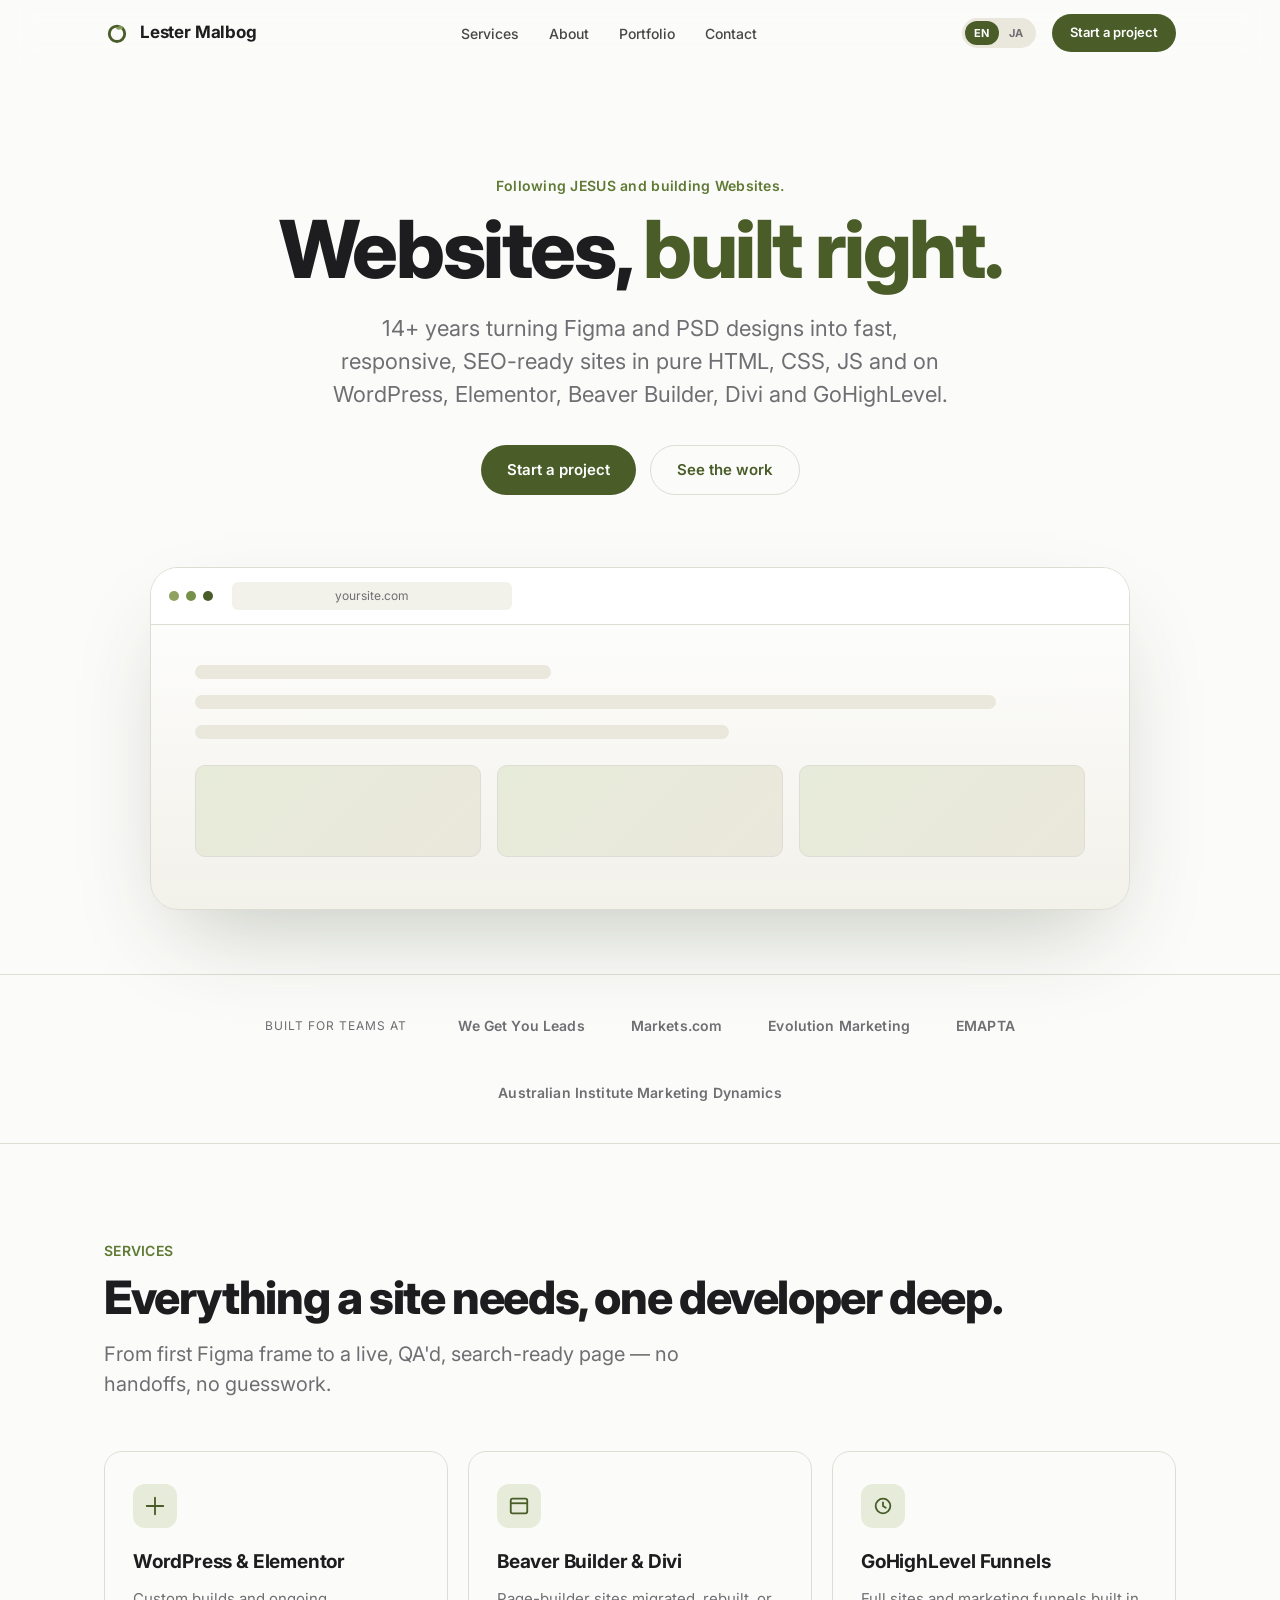
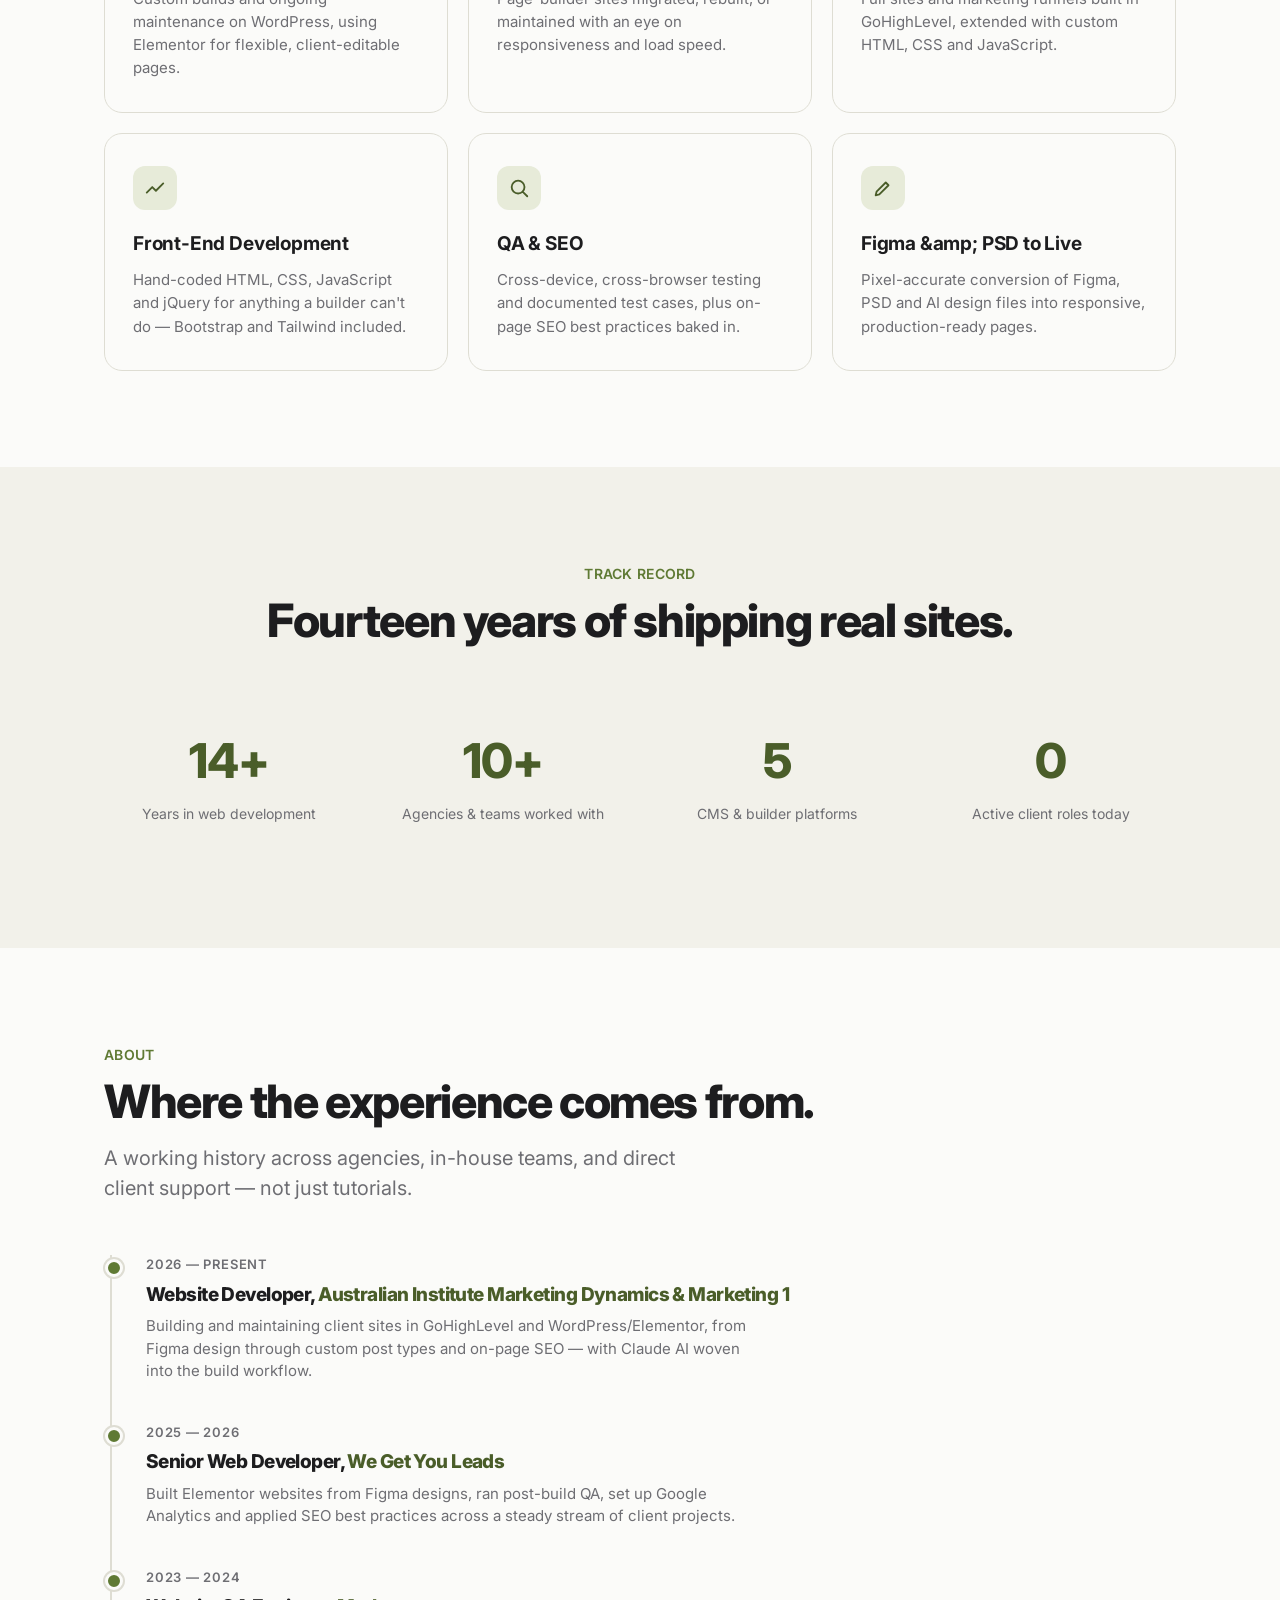
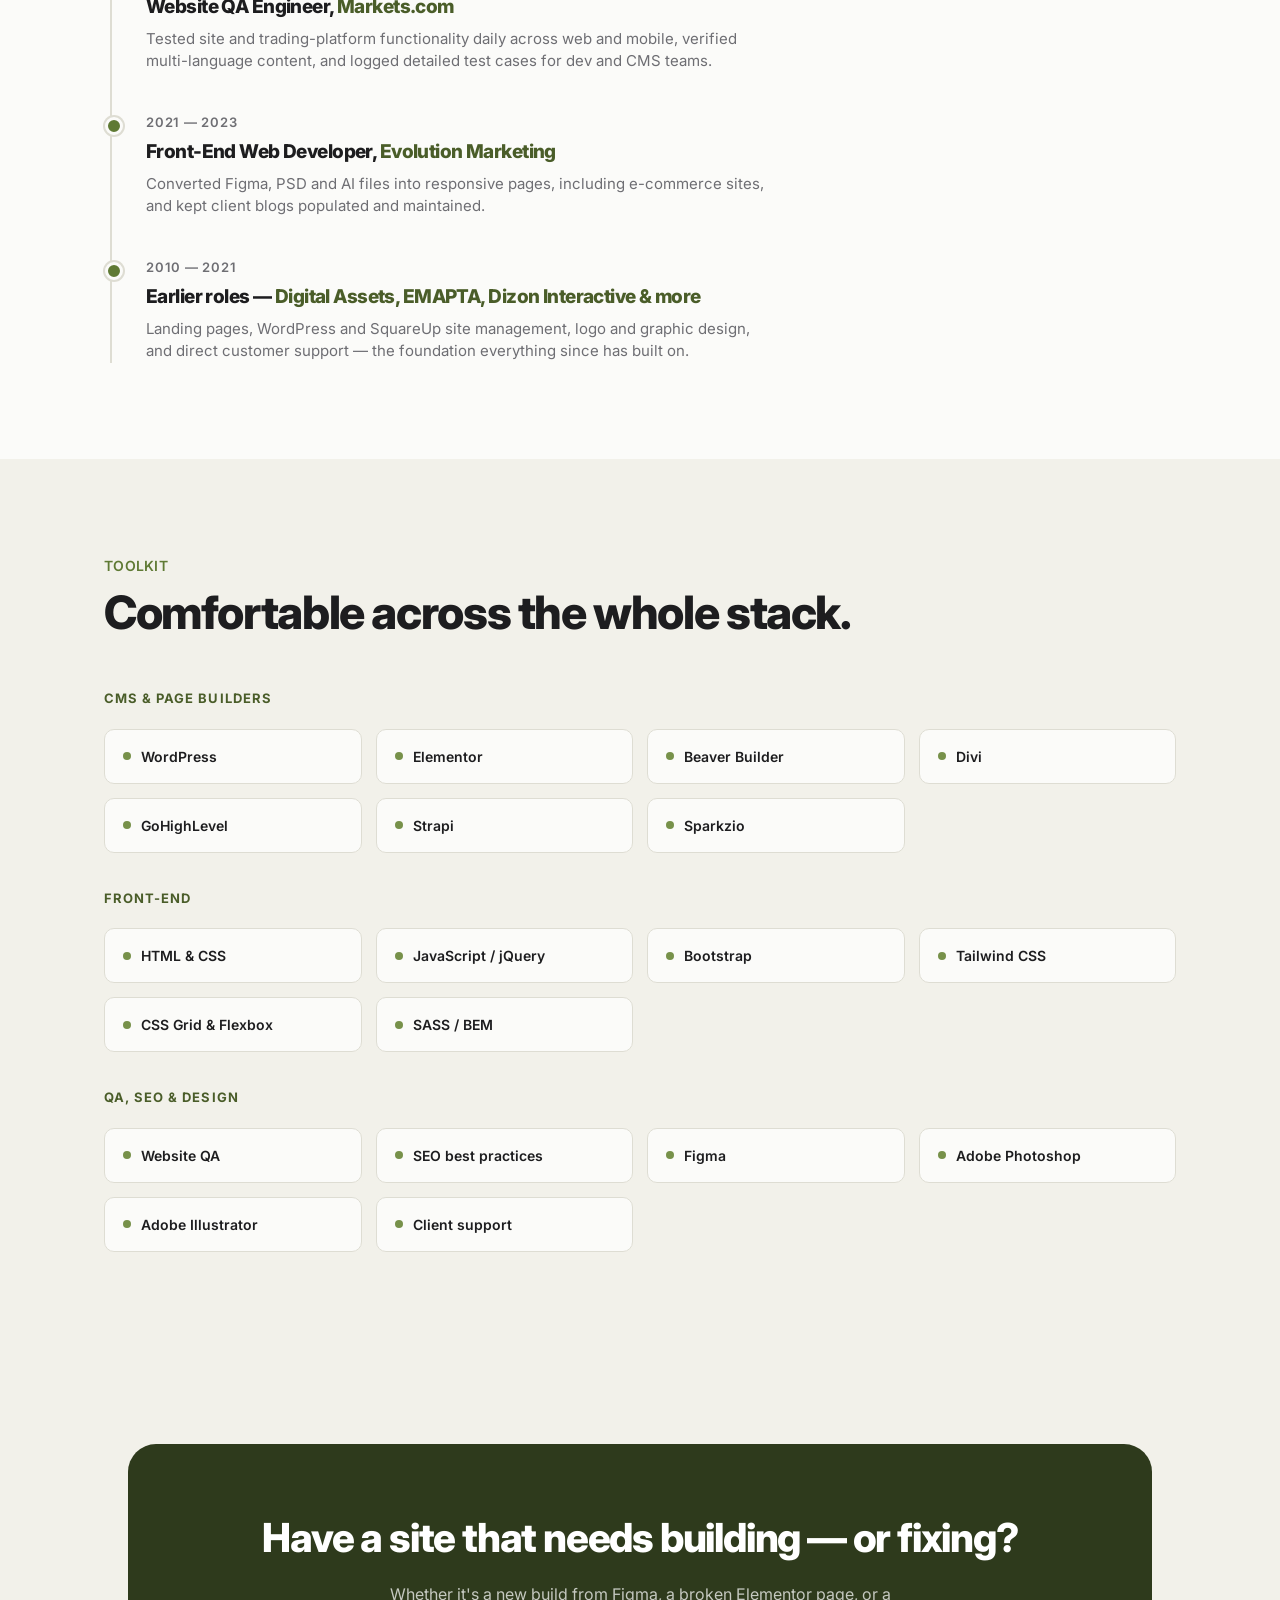
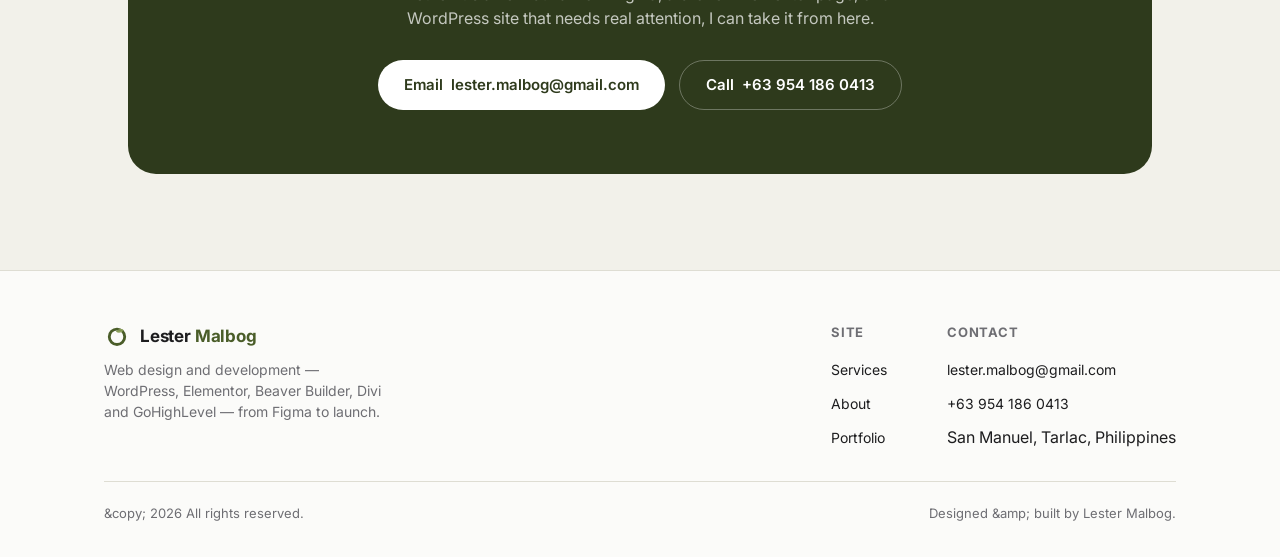
==== index.html @ 88115047 "Update index.html" ====
<!DOCTYPE html>
<html lang="en">
<head>
<meta charset="UTF-8">
<meta name="viewport" content="width=device-width, initial-scale=1.0">
<title data-i18n="meta.title">Lester Malbog</title>
<meta name="description" data-i18n-attr="content:meta.description" content="Olive Web Agency builds fast, responsive WordPress, Elementor, Divi and GoHighLevel websites — from Figma design to launch, backed by 14+ years of hands-on development.">
<link rel="icon" type="image/svg+xml" href="assets/favicon.svg">
<link rel="stylesheet" href="css/style.css">
</head>
<body>

<nav class="nav">
  <div class="nav-inner">
    <a href="index.html" class="brand">
      <img src="assets/logo.svg" alt="Olive Web Agency mark">
      <span class="brand-word">Lester Malbog</span>
    </a>
    <ul class="nav-links">
      <li><a href="index.html#services" data-i18n="nav.services">Services</a></li>
      <li><a href="index.html#about" data-i18n="nav.about">About</a></li>
      <li><a href="portfolio.html" data-i18n="nav.portfolio">Portfolio</a></li>
      <li><a href="index.html#contact" data-i18n="nav.contact">Contact</a></li>
    </ul>

    <div class="nav-actions">
      <div class="lang-switch" role="radiogroup" aria-label="Language / 言語">
        <input type="radio" id="lang-en" name="site-lang" value="en" checked>
        <label for="lang-en">EN</label>
        <input type="radio" id="lang-ja" name="site-lang" value="ja">
        <label for="lang-ja">JA</label>
        <span class="lang-thumb" aria-hidden="true"></span>
      </div>

      <a href="index.html#contact" class="nav-cta" data-i18n="nav.cta">Start a project</a>
      <button class="nav-toggle" aria-label="Toggle menu" aria-expanded="false">
        <span></span><span></span><span></span>
      </button>
    </div>
  </div>
</nav>

<header class="hero">
  <div class="wrap">
    <p class="eyebrow" data-i18n="hero.eyebrow">Following JESUS and building Websites.</p>
    <h1><span data-i18n="hero.title1">Websites, </span><span class="accent" data-i18n="hero.title2">built right.</span></h1>
    <p class="hero-sub" data-i18n="hero.sub">14+ years turning Figma and PSD designs into fast, responsive, SEO-ready sites in pure HTML, CSS, JS and on WordPress, Elementor, Beaver Builder, Divi and GoHighLevel.</p>
    <div class="btn-row">
      <a href="index.html#contact" class="btn btn-primary" data-i18n="hero.cta1">Start a project</a>
      <a href="portfolio.html" class="btn btn-ghost" data-i18n="hero.cta2">See the work</a>
    </div>

    <div class="hero-visual reveal">
      <div class="mock-window">
        <div class="mock-bar">
          <span class="mock-dot"></span><span class="mock-dot"></span><span class="mock-dot"></span>
          <span class="mock-url">yoursite.com</span>
        </div>
        <div class="mock-body">
          <div class="mock-line w-40"></div>
          <div class="mock-line w-90"></div>
          <div class="mock-line w-60"></div>
          <div class="mock-blocks">
            <div class="mock-block"></div>
            <div class="mock-block"></div>
            <div class="mock-block"></div>
          </div>
        </div>
      </div>
    </div>
  </div>
</header>

<section class="trust">
  <div class="wrap trust-inner">
    <span class="trust-label" data-i18n="trust.label">Built for teams at</span>
    <span class="trust-item">We Get You Leads</span>
    <span class="trust-item">Markets.com</span>
    <span class="trust-item">Evolution Marketing</span>
    <span class="trust-item">EMAPTA</span>
    <span class="trust-item">Australian Institute Marketing Dynamics</span>
  </div>
</section>

<section class="section" id="services">
  <div class="wrap">
    <div class="section-head reveal">
      <p class="eyebrow" data-i18n="services.eyebrow">SERVICES</p>
      <h2 class="section-title" data-i18n="services.title">Everything a site needs, one developer deep.</h2>
      <p class="section-lede" data-i18n="services.lede">From first Figma frame to a live, QA'd, search-ready page — no handoffs, no guesswork.</p>
    </div>
    <div class="service-grid">

      <div class="service-card reveal">
        <div class="service-icon">
          <svg width="22" height="22" viewBox="0 0 24 24" fill="none"><path d="M12 3v18M3 12h18" stroke="currentColor" stroke-width="2" stroke-linecap="round"/></svg>
        </div>
        <h3 data-i18n-html="services.1.title">WordPress &amp; Elementor</h3>
        <p data-i18n="services.1.desc">Custom builds and ongoing maintenance on WordPress, using Elementor for flexible, client-editable pages.</p>
      </div>

      <div class="service-card reveal">
        <div class="service-icon">
          <svg width="22" height="22" viewBox="0 0 24 24" fill="none"><rect x="3" y="4" width="18" height="16" rx="2" stroke="currentColor" stroke-width="2"/><path d="M3 9h18" stroke="currentColor" stroke-width="2"/></svg>
        </div>
        <h3 data-i18n-html="services.2.title">Beaver Builder &amp; Divi</h3>
        <p data-i18n="services.2.desc">Page-builder sites migrated, rebuilt, or maintained with an eye on responsiveness and load speed.</p>
      </div>

      <div class="service-card reveal">
        <div class="service-icon">
          <svg width="22" height="22" viewBox="0 0 24 24" fill="none"><path d="M4 12a8 8 0 1 1 16 0 8 8 0 0 1-16 0Z" stroke="currentColor" stroke-width="2"/><path d="M12 8v4l3 2" stroke="currentColor" stroke-width="2" stroke-linecap="round"/></svg>
        </div>
        <h3 data-i18n="services.3.title">GoHighLevel Funnels</h3>
        <p data-i18n="services.3.desc">Full sites and marketing funnels built in GoHighLevel, extended with custom HTML, CSS and JavaScript.</p>
      </div>

      <div class="service-card reveal">
        <div class="service-icon">
          <svg width="22" height="22" viewBox="0 0 24 24" fill="none"><path d="M3 17l6-6 4 4 8-8" stroke="currentColor" stroke-width="2" stroke-linecap="round" stroke-linejoin="round"/></svg>
        </div>
        <h3 data-i18n="services.4.title">Front-End Development</h3>
        <p data-i18n="services.4.desc">Hand-coded HTML, CSS, JavaScript and jQuery for anything a builder can't do — Bootstrap and Tailwind included.</p>
      </div>

      <div class="service-card reveal">
        <div class="service-icon">
          <svg width="22" height="22" viewBox="0 0 24 24" fill="none"><path d="M21 21l-4.3-4.3M18 11a7 7 0 1 1-14 0 7 7 0 0 1 14 0Z" stroke="currentColor" stroke-width="2" stroke-linecap="round"/></svg>
        </div>
        <h3 data-i18n-html="services.5.title">QA &amp; SEO</h3>
        <p data-i18n="services.5.desc">Cross-device, cross-browser testing and documented test cases, plus on-page SEO best practices baked in.</p>
      </div>

      <div class="service-card reveal">
        <div class="service-icon">
          <svg width="22" height="22" viewBox="0 0 24 24" fill="none"><path d="M4 20l4-1 10-10-3-3L5 16l-1 4Z" stroke="currentColor" stroke-width="2" stroke-linejoin="round"/></svg>
        </div>
        <h3 data-i18n="services.6.title">Figma &amp; PSD to Live</h3>
        <p data-i18n="services.6.desc">Pixel-accurate conversion of Figma, PSD and AI design files into responsive, production-ready pages.</p>
      </div>

    </div>
  </div>
</section>

<section class="section tint">
  <div class="wrap">
    <div class="section-head center reveal">
      <p class="eyebrow" data-i18n="track.eyebrow">TRACK RECORD</p>
      <h2 class="section-title" data-i18n="track.title">Fourteen years of shipping real sites.</h2>
    </div>
    <div class="stats reveal">
      <div class="stat"><div class="num">14+</div><div class="label" data-i18n="track.stat1">Years in web development</div></div>
      <div class="stat"><div class="num">10+</div><div class="label" data-i18n-html="track.stat2">Agencies &amp; teams worked with</div></div>
      <div class="stat"><div class="num">5</div><div class="label" data-i18n-html="track.stat3">CMS &amp; builder platforms</div></div>
      <div class="stat"><div class="num">0</div><div class="label" data-i18n="track.stat4">Active client roles today</div></div>
    </div>
  </div>
</section>

<section class="section" id="about">
  <div class="wrap">
    <div class="section-head reveal">
      <p class="eyebrow" data-i18n="about.eyebrow">ABOUT</p>
      <h2 class="section-title" data-i18n="about.title">Where the experience comes from.</h2>
      <p class="section-lede" data-i18n="about.lede">A working history across agencies, in-house teams, and direct client support — not just tutorials.</p>
    </div>

    <div class="timeline reveal">
      <div class="timeline-item">
        <p class="when" data-i18n="about.tl1.when">2026 — Present</p>
        <h3 data-i18n-html="about.tl1.title">Website Developer, <span>Australian Institute Marketing Dynamics &amp; Marketing 1</span></h3>
        <p data-i18n="about.tl1.desc">Building and maintaining client sites in GoHighLevel and WordPress/Elementor, from Figma design through custom post types and on-page SEO — with Claude AI woven into the build workflow.</p>
      </div>
      <div class="timeline-item">
        <p class="when" data-i18n="about.tl2.when">2025 — 2026</p>
        <h3 data-i18n-html="about.tl2.title">Senior Web Developer, <span>We Get You Leads</span></h3>
        <p data-i18n="about.tl2.desc">Built Elementor websites from Figma designs, ran post-build QA, set up Google Analytics and applied SEO best practices across a steady stream of client projects.</p>
      </div>
      <div class="timeline-item">
        <p class="when" data-i18n="about.tl3.when">2023 — 2024</p>
        <h3 data-i18n-html="about.tl3.title">Website QA Engineer, <span>Markets.com</span></h3>
        <p data-i18n="about.tl3.desc">Tested site and trading-platform functionality daily across web and mobile, verified multi-language content, and logged detailed test cases for dev and CMS teams.</p>
      </div>
      <div class="timeline-item">
        <p class="when" data-i18n="about.tl4.when">2021 — 2023</p>
        <h3 data-i18n-html="about.tl4.title">Front-End Web Developer, <span>Evolution Marketing</span></h3>
        <p data-i18n="about.tl4.desc">Converted Figma, PSD and AI files into responsive pages, including e-commerce sites, and kept client blogs populated and maintained.</p>
      </div>
      <div class="timeline-item">
        <p class="when" data-i18n="about.tl5.when">2010 — 2021</p>
        <h3 data-i18n-html="about.tl5.title">Earlier roles — <span>Digital Assets, EMAPTA, Dizon Interactive &amp; more</span></h3>
        <p data-i18n="about.tl5.desc">Landing pages, WordPress and SquareUp site management, logo and graphic design, and direct customer support — the foundation everything since has built on.</p>
      </div>
    </div>
  </div>
</section>

<section class="section tint">
  <div class="wrap">
    <div class="section-head reveal">
      <p class="eyebrow" data-i18n="toolkit.eyebrow">TOOLKIT</p>
      <h2 class="section-title" data-i18n="toolkit.title">Comfortable across the whole stack.</h2>
    </div>

    <div class="reveal">
      <p class="skill-group-title" data-i18n-html="toolkit.group1">CMS &amp; page builders</p>
      <div class="skills-grid">
        <div class="skill-chip"><span class="dot"></span>WordPress</div>
        <div class="skill-chip"><span class="dot"></span>Elementor</div>
        <div class="skill-chip"><span class="dot"></span>Beaver Builder</div>
        <div class="skill-chip"><span class="dot"></span>Divi</div>
        <div class="skill-chip"><span class="dot"></span>GoHighLevel</div>
        <div class="skill-chip"><span class="dot"></span>Strapi</div>
        <div class="skill-chip"><span class="dot"></span>Sparkzio</div>
      </div>

      <p class="skill-group-title" data-i18n="toolkit.group2">Front-end</p>
      <div class="skills-grid">
        <div class="skill-chip"><span class="dot"></span>HTML &amp; CSS</div>
        <div class="skill-chip"><span class="dot"></span>JavaScript / jQuery</div>
        <div class="skill-chip"><span class="dot"></span>Bootstrap</div>
        <div class="skill-chip"><span class="dot"></span>Tailwind CSS</div>
        <div class="skill-chip"><span class="dot"></span>CSS Grid &amp; Flexbox</div>
        <div class="skill-chip"><span class="dot"></span>SASS / BEM</div>
      </div>

      <p class="skill-group-title" data-i18n-html="toolkit.group3">QA, SEO &amp; design</p>
      <div class="skills-grid">
        <div class="skill-chip"><span class="dot"></span><span data-i18n="toolkit.chip.qa">Website QA</span></div>
        <div class="skill-chip"><span class="dot"></span><span data-i18n="toolkit.chip.seo">SEO best practices</span></div>
        <div class="skill-chip"><span class="dot"></span>Figma</div>
        <div class="skill-chip"><span class="dot"></span>Adobe Photoshop</div>
        <div class="skill-chip"><span class="dot"></span>Adobe Illustrator</div>
        <div class="skill-chip"><span class="dot"></span><span data-i18n="toolkit.chip.support">Client support</span></div>
      </div>
    </div>
  </div>
</section>

<section class="section tint" id="contact">
  <div class="wrap">
    <div class="cta-band reveal">
      <h2 data-i18n="contact.title">Have a site that needs building — or fixing?</h2>
      <p data-i18n="contact.lede">Whether it's a new build from Figma, a broken Elementor page, or a WordPress site that needs real attention, I can take it from here.</p>
      <div class="btn-row" style="justify-content:center;">
        <a href="mailto:lester.malbog@gmail.com" class="btn btn-primary"><span data-i18n="contact.email">Email</span> lester.malbog@gmail.com</a>
        <a href="tel:+639541860413" class="btn btn-ghost"><span data-i18n="contact.call">Call</span> +63 954 186 0413</a>
      </div>
    </div>
  </div>
</section>

<footer class="footer">
  <div class="wrap">
    <div class="footer-top">
      <div class="footer-brand">
        <a href="index.html" class="brand">
          <img src="assets/logo.svg" alt="Olive Web Agency mark">
          <span class="brand-word">Lester <em>Malbog</em></span>
        </a>
        <p data-i18n="footer.tagline">Web design and development — WordPress, Elementor, Beaver Builder, Divi and GoHighLevel — from Figma to launch.</p>
      </div>
      <div class="footer-cols">
        <div class="footer-col">
          <h4 data-i18n="footer.site">Site</h4>
          <ul>
            <li><a href="index.html#services" data-i18n="nav.services">Services</a></li>
            <li><a href="index.html#about" data-i18n="nav.about">About</a></li>
            <li><a href="portfolio.html" data-i18n="nav.portfolio">Portfolio</a></li>
          </ul>
        </div>
        <div class="footer-col">
          <h4 data-i18n="footer.contact">Contact</h4>
          <ul>
            <li><a href="mailto:lester.malbog@gmail.com">lester.malbog@gmail.com</a></li>
            <li><a href="tel:+639541860413">+63 954 186 0413</a></li>
            <li data-i18n="footer.address">San Manuel, Tarlac, Philippines</li>
          </ul>
        </div>
      </div>
    </div>
    <div class="footer-bottom">
      <span data-i18n="footer.rights">&copy; 2026 All rights reserved.</span>
      <span data-i18n="footer.builtby">Designed &amp; built by Lester Malbog.</span>
    </div>
  </div>
</footer>

<script src="js/portfolio-data.js"></script>
<script src="js/i18n.js"></script>
<script src="js/main.js"></script>
</body>
</html>
---- css/style.css ----
/* =========================================================
   Olive Web Agency — Design System
   Apple-style structure & motion, olive-green palette.
   ========================================================= */

@import url('https://fonts.googleapis.com/css2?family=Inter:wght@400;500;600;700;800;900&display=swap');

:root{
  /* Palette */
  --paper:      #FBFBF9; /* primary background, warm off-white */
  --tint:       #F2F1EA; /* alternating section background */
  --tint-deep:  #EAE8DC; /* card / hover surface */
  --ink:        #1D1D1F; /* primary text, Apple's near-black */
  --gray:       #6E6E73; /* secondary text */
  --line:       #DEDDD3; /* hairline dividers */

  --olive-900:  #2E3A1C;
  --olive-700:  #4A5D29; /* brand primary */
  --olive-600:  #5F7A34; /* interactive */
  --olive-500:  #77914A;
  --olive-400:  #8FA35E; /* light accent */
  --olive-100:  #E7EBD9; /* soft tint */

  --radius-lg: 28px;
  --radius-md: 18px;
  --radius-sm: 10px;

  --maxw: 1120px;

  --ease: cubic-bezier(.22,.61,.36,1);
}

*{ box-sizing: border-box; }

html{ scroll-behavior: smooth; }

@media (prefers-reduced-motion: reduce){
  html{ scroll-behavior: auto; }
  *{ animation-duration: 0.001ms !important; animation-iteration-count: 1 !important; transition-duration: 0.001ms !important; }
}

body{
  margin: 0;
  font-family: 'Inter', -apple-system, BlinkMacSystemFont, 'Segoe UI', Roboto, sans-serif;
  background: var(--paper);
  color: var(--ink);
  -webkit-font-smoothing: antialiased;
  line-height: 1.5;
}

img{ max-width: 100%; display: block; }

a{ color: inherit; text-decoration: none; }

:focus-visible{
  outline: 2px solid var(--olive-600);
  outline-offset: 3px;
  border-radius: 4px;
}

.wrap{
  max-width: var(--maxw);
  margin: 0 auto;
  padding: 0 24px;
}

/* ---------- Typography ---------- */

h1, h2, h3{
  font-weight: 800;
  letter-spacing: -0.03em;
  margin: 0;
}

.eyebrow{
  font-size: 14px;
  font-weight: 600;
  color: var(--olive-600);
  letter-spacing: 0.02em;
  margin: 0 0 12px;
}

.section-title{
  font-size: clamp(30px, 4vw, 46px);
  line-height: 1.08;
}

.section-lede{
  font-size: clamp(17px, 1.6vw, 20px);
  color: var(--gray);
  max-width: 620px;
  margin: 16px 0 0;
  font-weight: 400;
  letter-spacing: 0;
}

p{ margin: 0; }

/* ---------- Nav ---------- */

.nav{
  position: sticky;
  top: 0;
  z-index: 100;
  background: rgba(251,251,249,0.78);
  backdrop-filter: saturate(180%) blur(16px);
  -webkit-backdrop-filter: saturate(180%) blur(16px);
  border-bottom: 1px solid transparent;
  transition: border-color .3s var(--ease);
}
.nav.scrolled{ border-bottom-color: var(--line); }

.nav-inner{
  max-width: var(--maxw);
  margin: 0 auto;
  padding: 14px 24px;
  display: flex;
  align-items: center;
  justify-content: space-between;
}

.brand{ display: flex; align-items: center; gap: 10px; }
.brand img{ height: 26px; width: auto; }
.brand-word{
  font-size: 17px;
  font-weight: 700;
  letter-spacing: -0.01em;
}
.brand-word em{ color: var(--olive-700); font-style: normal; }

.nav-links{
  display: flex;
  gap: 30px;
  list-style: none;
  margin: 0; padding: 0;
}
.nav-links a{
  font-size: 14px;
  font-weight: 500;
  color: var(--ink);
  opacity: 0.82;
  transition: opacity .2s;
}
.nav-links a:hover{ opacity: 1; }
.nav-links a.active{ color: var(--olive-700); opacity: 1; }

.nav-cta{
  font-size: 13px;
  font-weight: 600;
  background: var(--olive-700);
  color: #fff;
  padding: 9px 18px;
  border-radius: 999px;
  transition: background .2s;
  white-space: nowrap;
}
.nav-cta:hover{ background: var(--olive-900); }

.nav-actions{
  display: flex;
  align-items: center;
  gap: 16px;
}

/* ---------- Language toggle ---------- */

.lang-switch{
  position: relative;
  display: inline-flex;
  align-items: center;
  background: var(--tint-deep);
  border-radius: 999px;
  padding: 3px;
  height: 30px;
  flex-shrink: 0;
}
.lang-switch input[type="radio"]{
  position: absolute;
  opacity: 0;
  width: 1px; height: 1px;
  pointer-events: none;
}
.lang-switch label{
  position: relative;
  z-index: 1;
  width: 34px;
  height: 24px;
  display: flex;
  align-items: center;
  justify-content: center;
  font-size: 11px;
  font-weight: 700;
  letter-spacing: 0.02em;
  color: var(--gray);
  cursor: pointer;
  border-radius: 999px;
  transition: color .2s var(--ease);
  user-select: none;
}
.lang-switch input:checked + label{ color: #fff; }
.lang-thumb{
  position: absolute;
  top: 3px; left: 3px;
  width: 34px;
  height: 24px;
  background: var(--olive-700);
  border-radius: 999px;
  transition: transform .25s var(--ease);
  z-index: 0;
}
.lang-switch input#lang-ja:checked ~ .lang-thumb{
  transform: translateX(34px);
}
.lang-switch input:focus-visible + label{
  outline: 2px solid var(--olive-600);
  outline-offset: 2px;
}

.nav-toggle{
  display: none;
  background: none;
  border: none;
  cursor: pointer;
  padding: 6px;
}
.nav-toggle span{
  display: block;
  width: 22px;
  height: 2px;
  background: var(--ink);
  margin: 5px 0;
  transition: transform .25s, opacity .25s;
}

/* ---------- Buttons ---------- */

.btn{
  display: inline-flex;
  align-items: center;
  justify-content: center;
  gap: 8px;
  font-size: 15px;
  font-weight: 600;
  padding: 13px 26px;
  border-radius: 999px;
  transition: transform .2s var(--ease), background .2s, box-shadow .2s;
  cursor: pointer;
  border: none;
}
.btn-primary{ background: var(--olive-700); color: #fff; }
.btn-primary:hover{ background: var(--olive-900); transform: translateY(-1px); }
.btn-ghost{ background: transparent; color: var(--olive-700); border: 1px solid var(--line); }
.btn-ghost:hover{ border-color: var(--olive-600); background: var(--olive-100); }
.btn-row{ display: flex; gap: 14px; flex-wrap: wrap; }

/* ---------- Hero ---------- */

.hero{
  padding: 108px 0 64px;
  text-align: center;
}
.hero h1{
  font-size: clamp(40px, 7vw, 80px);
  line-height: 1.03;
  max-width: 900px;
  margin: 0 auto;
}
.hero h1 .accent{ color: var(--olive-700); }
.hero-sub{
  font-size: clamp(18px, 2vw, 22px);
  color: var(--gray);
  max-width: 620px;
  margin: 22px auto 0;
  font-weight: 400;
}
.hero .btn-row{ justify-content: center; margin-top: 34px; }

/* Hero visual: abstract "browser build" mockup */
.hero-visual{
  margin: 72px auto 0;
  max-width: 980px;
  position: relative;
}
.mock-window{
  background: linear-gradient(180deg, #fff, var(--tint));
  border: 1px solid var(--line);
  border-radius: var(--radius-lg);
  box-shadow: 0 40px 90px -30px rgba(46,58,28,0.28);
  overflow: hidden;
  transform: translateY(0);
  animation: rise .9s var(--ease) both;
}
@keyframes rise{
  from{ opacity: 0; transform: translateY(28px) scale(.98); }
  to{ opacity: 1; transform: translateY(0) scale(1); }
}
.mock-bar{
  display: flex;
  align-items: center;
  gap: 7px;
  padding: 14px 18px;
  border-bottom: 1px solid var(--line);
  background: #fff;
}
.mock-dot{ width: 10px; height: 10px; border-radius: 50%; background: var(--line); }
.mock-bar .mock-dot:nth-child(1){ background: var(--olive-400); }
.mock-bar .mock-dot:nth-child(2){ background: var(--olive-500); }
.mock-bar .mock-dot:nth-child(3){ background: var(--olive-700); }
.mock-url{
  margin-left: 12px;
  font-size: 12px;
  color: var(--gray);
  background: var(--tint);
  border-radius: 6px;
  padding: 5px 14px;
  flex: 1;
  max-width: 280px;
}
.mock-body{
  padding: 40px 44px 52px;
  display: grid;
  gap: 16px;
}
.mock-line{ height: 14px; border-radius: 7px; background: var(--tint-deep); }
.mock-line.w-60{ width: 60%; }
.mock-line.w-40{ width: 40%; }
.mock-line.w-90{ width: 90%; }
.mock-blocks{
  display: grid;
  grid-template-columns: repeat(3,1fr);
  gap: 16px;
  margin-top: 10px;
}
.mock-block{
  height: 92px;
  border-radius: var(--radius-sm);
  background: linear-gradient(135deg, var(--olive-100), var(--tint-deep));
  border: 1px solid var(--line);
}

/* ---------- Logos / trust strip ---------- */

.trust{
  padding: 40px 0;
  border-top: 1px solid var(--line);
  border-bottom: 1px solid var(--line);
}
.trust-inner{
  display: flex;
  align-items: center;
  justify-content: center;
  gap: 46px;
  flex-wrap: wrap;
  text-align: center;
}
.trust-item{
  font-size: 14px;
  font-weight: 600;
  color: var(--gray);
  letter-spacing: 0.01em;
}
.trust-label{
  font-size: 12px;
  text-transform: uppercase;
  letter-spacing: 0.08em;
  color: var(--gray);
  margin-right: 6px;
}

/* ---------- Generic section ---------- */

.section{ padding: 96px 0; }
.section.tint{ background: var(--tint); }
.section-head{ margin-bottom: 52px; }
.section-head.center{ text-align: center; }
.section-head.center .section-lede{ margin-left: auto; margin-right: auto; }

/* ---------- Stats ---------- */

.stats{
  display: grid;
  grid-template-columns: repeat(4, 1fr);
  gap: 24px;
  margin-top: 20px;
}
.stat{
  text-align: center;
  padding: 28px 12px;
}
.stat .num{
  font-size: clamp(34px, 4vw, 48px);
  font-weight: 800;
  color: var(--olive-700);
  letter-spacing: -0.02em;
}
.stat .label{
  font-size: 14px;
  color: var(--gray);
  margin-top: 6px;
}

/* ---------- Services grid ---------- */

.service-grid{
  display: grid;
  grid-template-columns: repeat(3, 1fr);
  gap: 20px;
}
.service-card{
  background: var(--paper);
  border: 1px solid var(--line);
  border-radius: var(--radius-md);
  padding: 32px 28px;
  transition: transform .3s var(--ease), box-shadow .3s var(--ease), border-color .3s;
}
.service-card:hover{
  transform: translateY(-4px);
  box-shadow: 0 24px 48px -28px rgba(46,58,28,0.35);
  border-color: var(--olive-400);
}
.service-icon{
  width: 44px; height: 44px;
  border-radius: 12px;
  background: var(--olive-100);
  display: flex; align-items: center; justify-content: center;
  margin-bottom: 20px;
  color: var(--olive-700);
}
.service-card h3{
  font-size: 19px;
  font-weight: 700;
  letter-spacing: -0.01em;
  margin-bottom: 10px;
}
.service-card p{
  font-size: 15px;
  color: var(--gray);
  line-height: 1.55;
}

/* ---------- Skills ---------- */

.skills-grid{
  display: grid;
  grid-template-columns: repeat(4, 1fr);
  gap: 14px;
  margin-top: 20px;
}
.skill-chip{
  border: 1px solid var(--line);
  background: var(--paper);
  border-radius: var(--radius-sm);
  padding: 16px 18px;
  font-size: 14px;
  font-weight: 600;
  display: flex;
  align-items: center;
  gap: 10px;
}
.skill-chip .dot{
  width: 8px; height: 8px; border-radius: 50%;
  background: var(--olive-500);
  flex-shrink: 0;
}
.skill-group-title{
  font-size: 13px;
  text-transform: uppercase;
  letter-spacing: 0.08em;
  color: var(--olive-700);
  font-weight: 700;
  margin: 36px 0 14px;
}
.skill-group-title:first-child{ margin-top: 0; }

/* ---------- Timeline (track record) ---------- */

.timeline{
  border-left: 2px solid var(--line);
  margin-left: 6px;
  padding-left: 34px;
  display: grid;
  gap: 40px;
}
.timeline-item{ position: relative; }
.timeline-item::before{
  content: '';
  position: absolute;
  left: -41px;
  top: 4px;
  width: 12px; height: 12px;
  border-radius: 50%;
  background: var(--olive-600);
  border: 3px solid var(--paper);
  box-shadow: 0 0 0 2px var(--line);
}
.timeline-item .when{
  font-size: 13px;
  font-weight: 600;
  color: var(--gray);
  text-transform: uppercase;
  letter-spacing: 0.06em;
}
.timeline-item h3{
  font-size: 19px;
  margin: 6px 0 6px;
}
.timeline-item h3 span{ color: var(--olive-700); }
.timeline-item p{
  font-size: 15px;
  color: var(--gray);
  max-width: 620px;
}

/* ---------- Portfolio grid & cards ---------- */

.filter-row{
  display: flex;
  flex-wrap: wrap;
  gap: 10px;
  margin-bottom: 40px;
}
.filter-btn{
  border: 1px solid var(--line);
  background: var(--paper);
  padding: 9px 18px;
  border-radius: 999px;
  font-size: 13px;
  font-weight: 600;
  color: var(--gray);
  cursor: pointer;
  transition: all .2s;
}
.filter-btn:hover{ border-color: var(--olive-400); color: var(--ink); }
.filter-btn.active{
  background: var(--olive-700);
  border-color: var(--olive-700);
  color: #fff;
}

.portfolio-grid{
  display: grid;
  grid-template-columns: repeat(3, 1fr);
  gap: 24px;
}
.portfolio-card{
  border: 1px solid var(--line);
  border-radius: var(--radius-md);
  overflow: hidden;
  background: var(--paper);
  transition: transform .3s var(--ease), box-shadow .3s var(--ease);
  display: flex;
  flex-direction: column;
}
.portfolio-card:hover{
  transform: translateY(-5px);
  box-shadow: 0 30px 60px -30px rgba(46,58,28,0.35);
}
.portfolio-thumb{
  aspect-ratio: 16/10.5;
  background: linear-gradient(135deg, var(--olive-100), var(--tint-deep));
  position: relative;
  overflow: hidden;
}
.portfolio-thumb img{
  width: 100%; height: 100%; object-fit: cover;
}
.portfolio-thumb .placeholder-mark{
  position: absolute; inset: 0;
  display: flex; align-items: center; justify-content: center;
  opacity: 0.35;
}
.portfolio-body{ padding: 22px 22px 26px; display: flex; flex-direction: column; gap: 10px; flex: 1; }
.portfolio-tag{
  font-size: 12px;
  font-weight: 700;
  color: var(--olive-700);
  text-transform: uppercase;
  letter-spacing: 0.06em;
}
.portfolio-card h3{ font-size: 18px; }
.portfolio-card p{ font-size: 14px; color: var(--gray); flex: 1; }
.portfolio-link{
  font-size: 14px;
  font-weight: 600;
  color: var(--olive-700);
  display: inline-flex;
  align-items: center;
  gap: 6px;
  margin-top: 4px;
}
.portfolio-link .arrow{ transition: transform .2s; }
.portfolio-card:hover .portfolio-link .arrow{ transform: translateX(3px); }

.portfolio-empty{
  text-align: center;
  padding: 80px 20px;
  color: var(--gray);
  border: 1px dashed var(--line);
  border-radius: var(--radius-md);
}

/* ---------- CTA band ---------- */

.cta-band{
  background: var(--olive-900);
  color: #fff;
  border-radius: var(--radius-lg);
  padding: 64px 40px;
  text-align: center;
  margin: 0 24px;
}
.cta-band h2{ color: #fff; font-size: clamp(28px, 3.6vw, 40px); }
.cta-band p{ color: rgba(255,255,255,0.72); max-width: 520px; margin: 14px auto 30px; font-size: 16px; }
.cta-band .btn-primary{ background: #fff; color: var(--olive-900); }
.cta-band .btn-primary:hover{ background: var(--olive-100); }
.cta-band .btn-ghost{ border-color: rgba(255,255,255,0.3); color: #fff; }
.cta-band .btn-ghost:hover{ background: rgba(255,255,255,0.08); border-color: rgba(255,255,255,0.5); }

/* ---------- Footer ---------- */

.footer{
  border-top: 1px solid var(--line);
  padding: 52px 0 34px;
}
.footer-top{
  display: flex;
  justify-content: space-between;
  align-items: flex-start;
  gap: 40px;
  flex-wrap: wrap;
  padding-bottom: 32px;
}
.footer-brand p{
  color: var(--gray);
  font-size: 14px;
  max-width: 280px;
  margin-top: 10px;
}
.footer-cols{
  display: flex;
  gap: 60px;
  flex-wrap: wrap;
}
.footer-col h4{
  font-size: 13px;
  text-transform: uppercase;
  letter-spacing: 0.06em;
  color: var(--gray);
  margin: 0 0 14px;
}
.footer-col ul{ list-style: none; margin: 0; padding: 0; display: grid; gap: 10px; }
.footer-col a{ font-size: 14px; color: var(--ink); }
.footer-col a:hover{ color: var(--olive-700); }
.footer-bottom{
  border-top: 1px solid var(--line);
  padding-top: 22px;
  display: flex;
  justify-content: space-between;
  flex-wrap: wrap;
  gap: 10px;
  font-size: 13px;
  color: var(--gray);
}

/* ---------- Reveal on scroll ---------- */

.reveal{
  opacity: 0;
  transform: translateY(18px);
  transition: opacity .7s var(--ease), transform .7s var(--ease);
}
.reveal.in{ opacity: 1; transform: translateY(0); }

/* ---------- Page hero (portfolio page) ---------- */

.page-hero{
  padding: 80px 0 20px;
  text-align: center;
}
.page-hero h1{ font-size: clamp(34px, 5vw, 58px); }
.page-hero .section-lede{ margin: 18px auto 0; }

/* ---------- Responsive ---------- */

@media (max-width: 880px){
  .service-grid{ grid-template-columns: repeat(2,1fr); }
  .skills-grid{ grid-template-columns: repeat(2,1fr); }
  .portfolio-grid{ grid-template-columns: repeat(2,1fr); }
  .stats{ grid-template-columns: repeat(2,1fr); }
  .mock-blocks{ grid-template-columns: repeat(3,1fr); }
}

@media (max-width: 680px){
  .nav-links{
    position: absolute;
    top: 100%; left: 0; right: 0;
    background: var(--paper);
    flex-direction: column;
    gap: 0;
    border-bottom: 1px solid var(--line);
    max-height: 0;
    overflow: hidden;
    transition: max-height .3s var(--ease);
  }
  .nav-links.open{ max-height: 320px; }
  .nav-links li{ width: 100%; }
  .nav-links a{
    display: block;
    padding: 16px 24px;
    border-top: 1px solid var(--line);
    opacity: 1;
  }
  .nav-cta{ display: none; }
  .nav-toggle{ display: block; }
  .nav-actions{ gap: 10px; }

  .service-grid{ grid-template-columns: 1fr; }
  .skills-grid{ grid-template-columns: 1fr 1fr; }
  .portfolio-grid{ grid-template-columns: 1fr; }
  .stats{ grid-template-columns: 1fr 1fr; }
  .footer-top{ flex-direction: column; }
  .mock-body{ padding: 26px 20px 34px; }
  .mock-blocks{ grid-template-columns: 1fr; }
  .cta-band{ margin: 0 16px; padding: 48px 24px; }
}
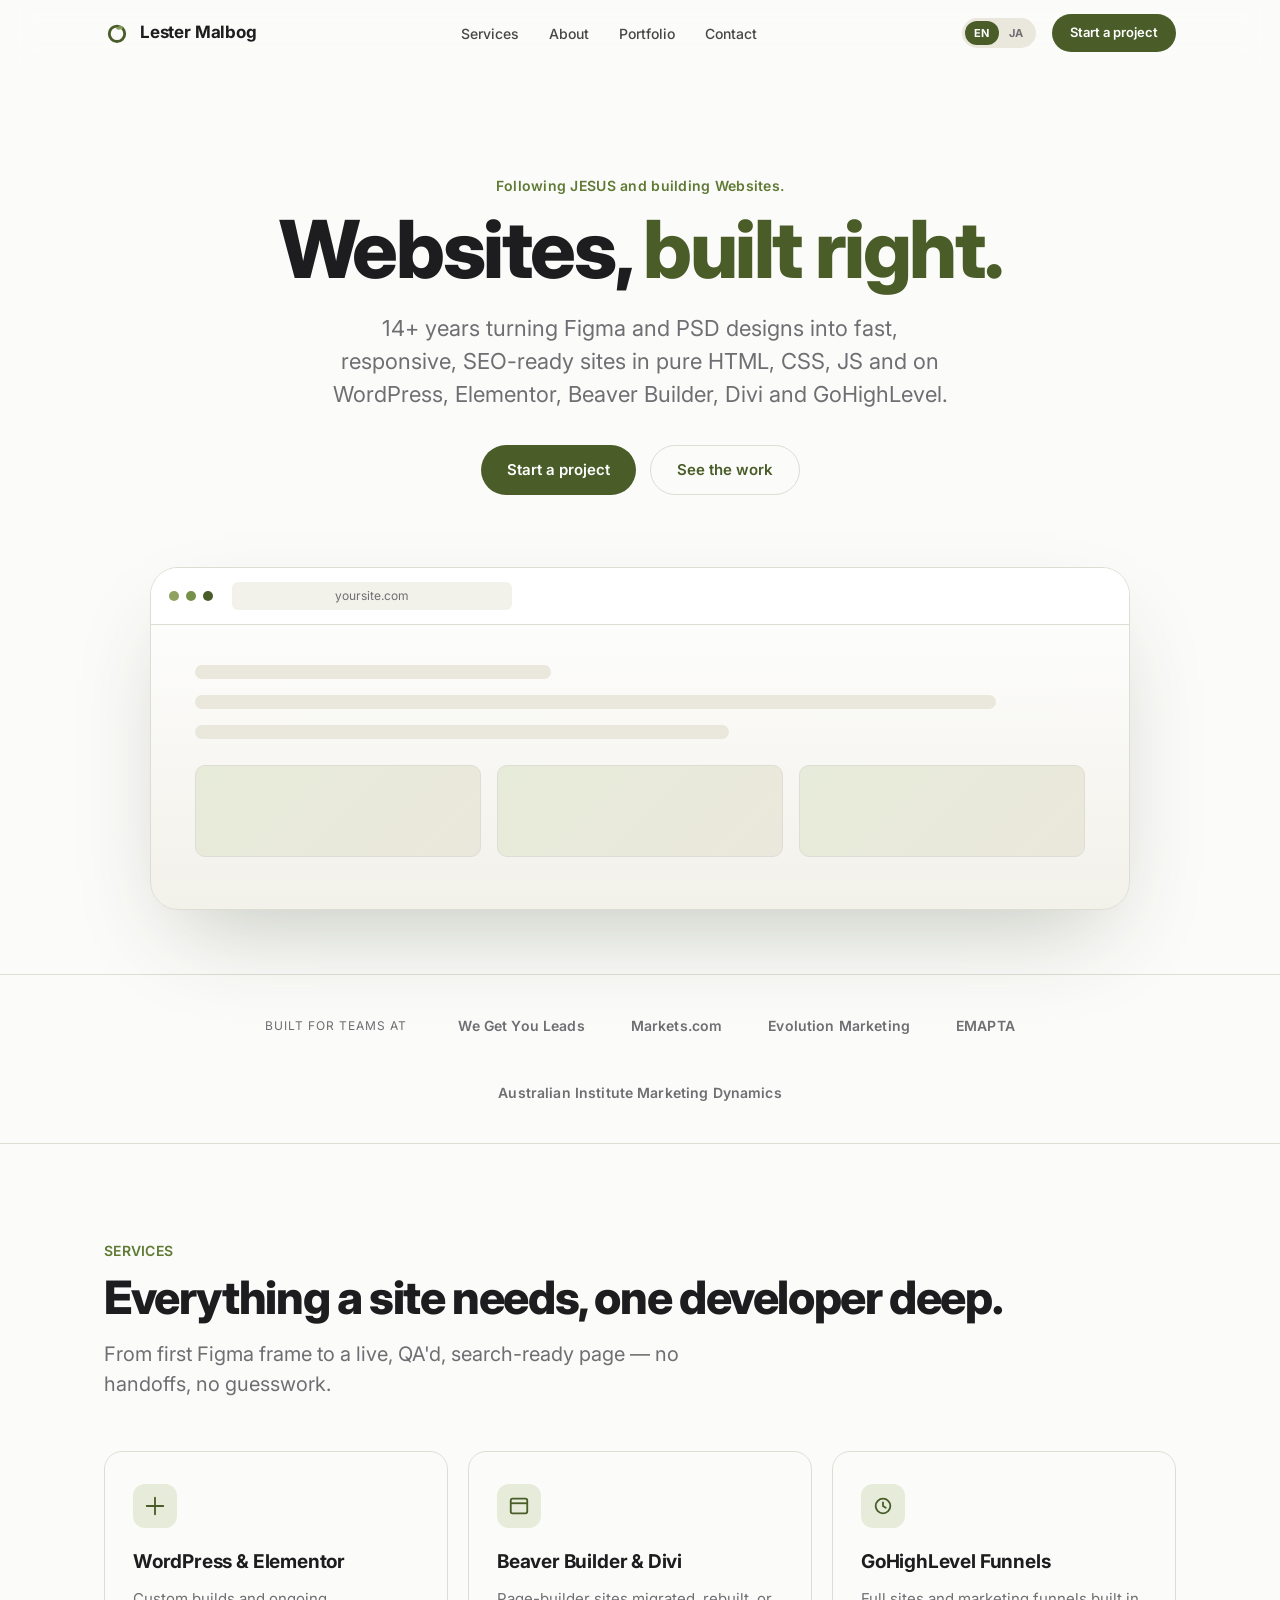
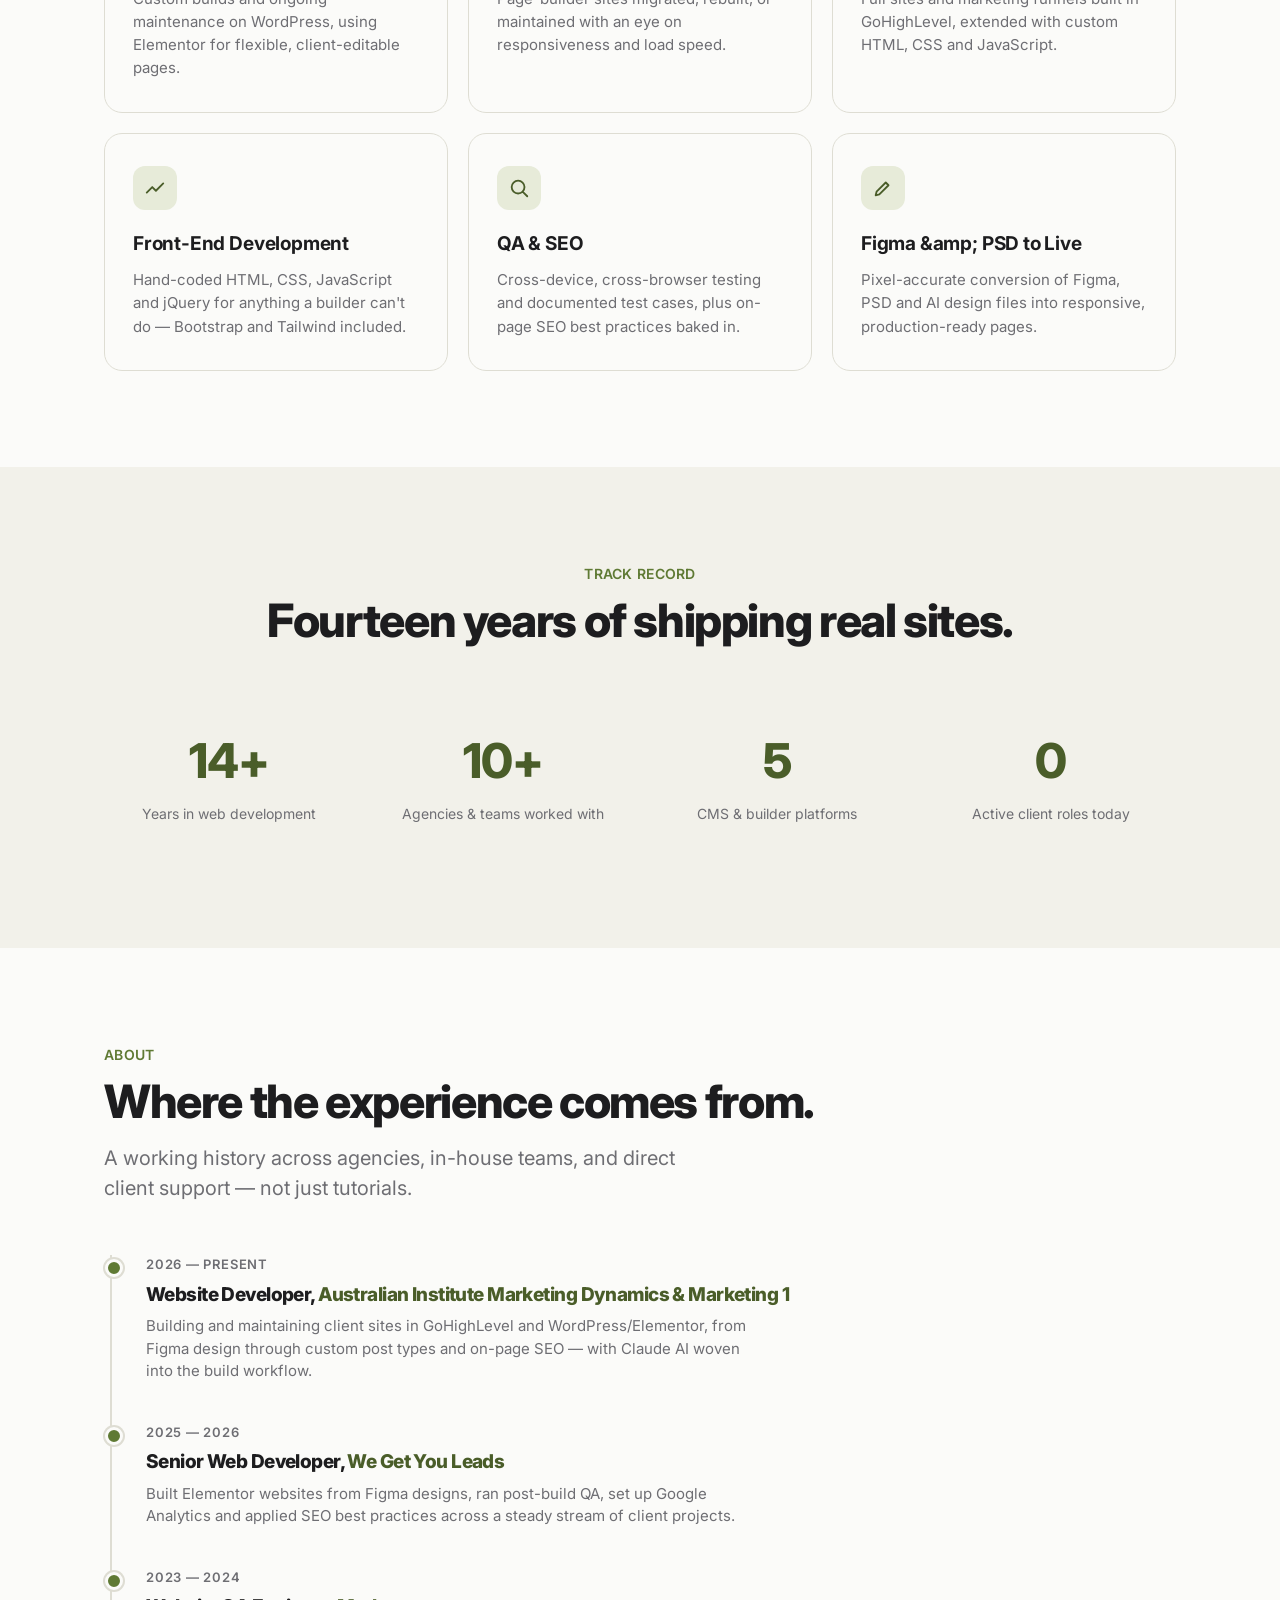
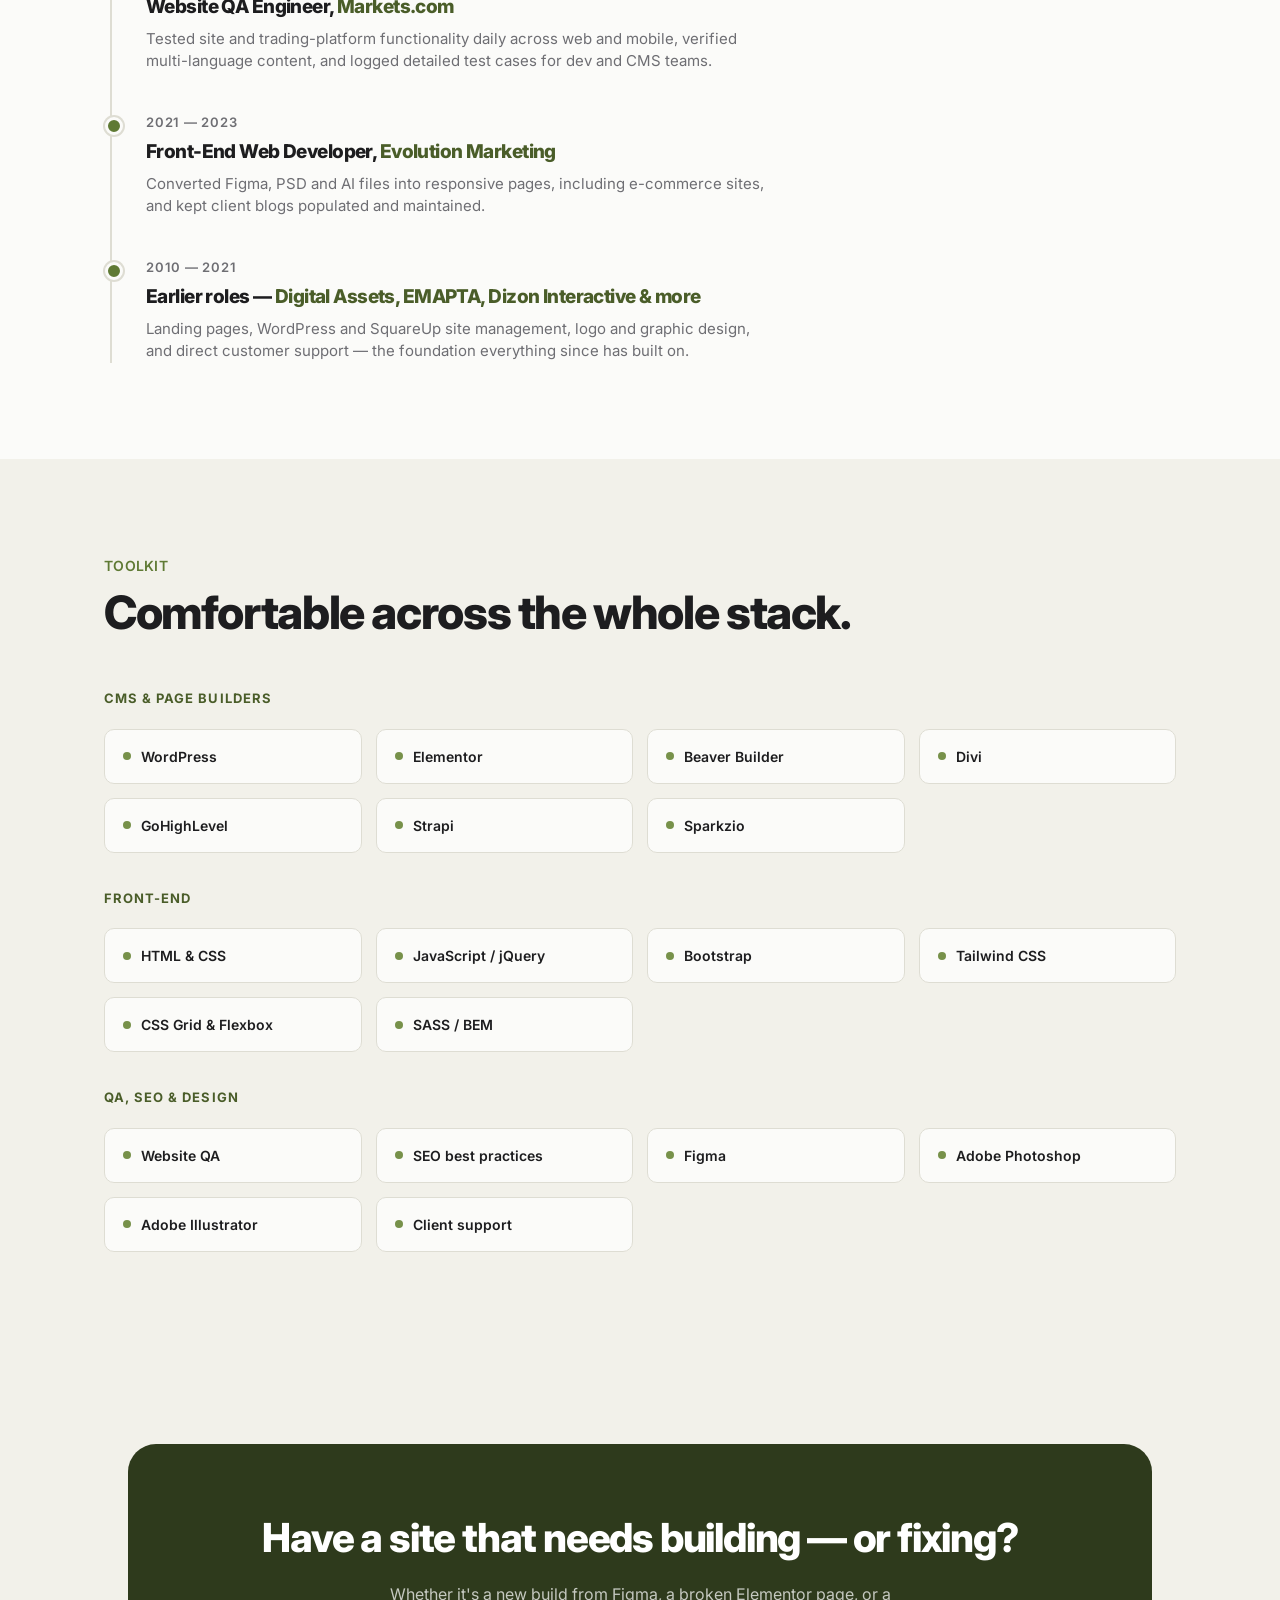
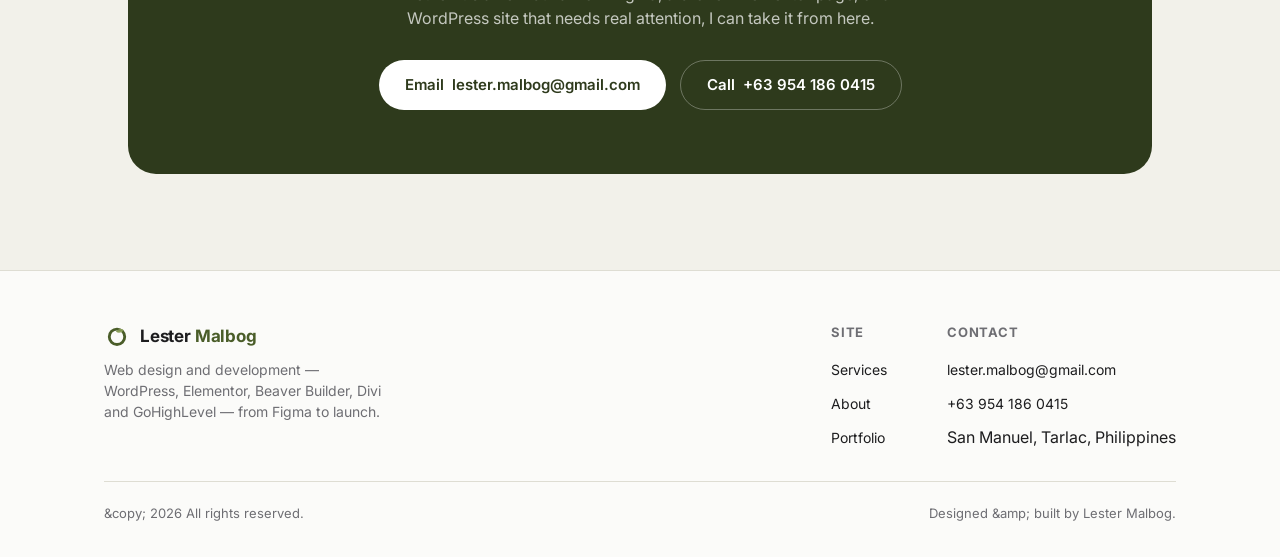
==== commit 1bc2b124: "Update index.html" ====
--- a/index.html
+++ b/index.html
@@ -168,7 +168,7 @@
 
     <div class="timeline reveal">
       <div class="timeline-item">
-        <p class="when" data-i18n="about.tl1.when">2026 — Present</p>
+        <p class="when" data-i18n="about.tl1.when">2026 May - August</p>
         <h3 data-i18n-html="about.tl1.title">Website Developer, <span>Australian Institute Marketing Dynamics &amp; Marketing 1</span></h3>
         <p data-i18n="about.tl1.desc">Building and maintaining client sites in GoHighLevel and WordPress/Elementor, from Figma design through custom post types and on-page SEO — with Claude AI woven into the build workflow.</p>
       </div>
@@ -245,7 +245,7 @@
       <p data-i18n="contact.lede">Whether it's a new build from Figma, a broken Elementor page, or a WordPress site that needs real attention, I can take it from here.</p>
       <div class="btn-row" style="justify-content:center;">
         <a href="mailto:lester.malbog@gmail.com" class="btn btn-primary"><span data-i18n="contact.email">Email</span> lester.malbog@gmail.com</a>
-        <a href="tel:+639541860413" class="btn btn-ghost"><span data-i18n="contact.call">Call</span> +63 954 186 0413</a>
+        <a href="tel:+639541860415" class="btn btn-ghost"><span data-i18n="contact.call">Call</span> +63 954 186 0415</a>
       </div>
     </div>
   </div>
@@ -274,7 +274,7 @@
           <h4 data-i18n="footer.contact">Contact</h4>
           <ul>
             <li><a href="mailto:lester.malbog@gmail.com">lester.malbog@gmail.com</a></li>
-            <li><a href="tel:+639541860413">+63 954 186 0413</a></li>
+            <li><a href="tel:+639541860415">+63 954 186 0415</a></li>
             <li data-i18n="footer.address">San Manuel, Tarlac, Philippines</li>
           </ul>
         </div>
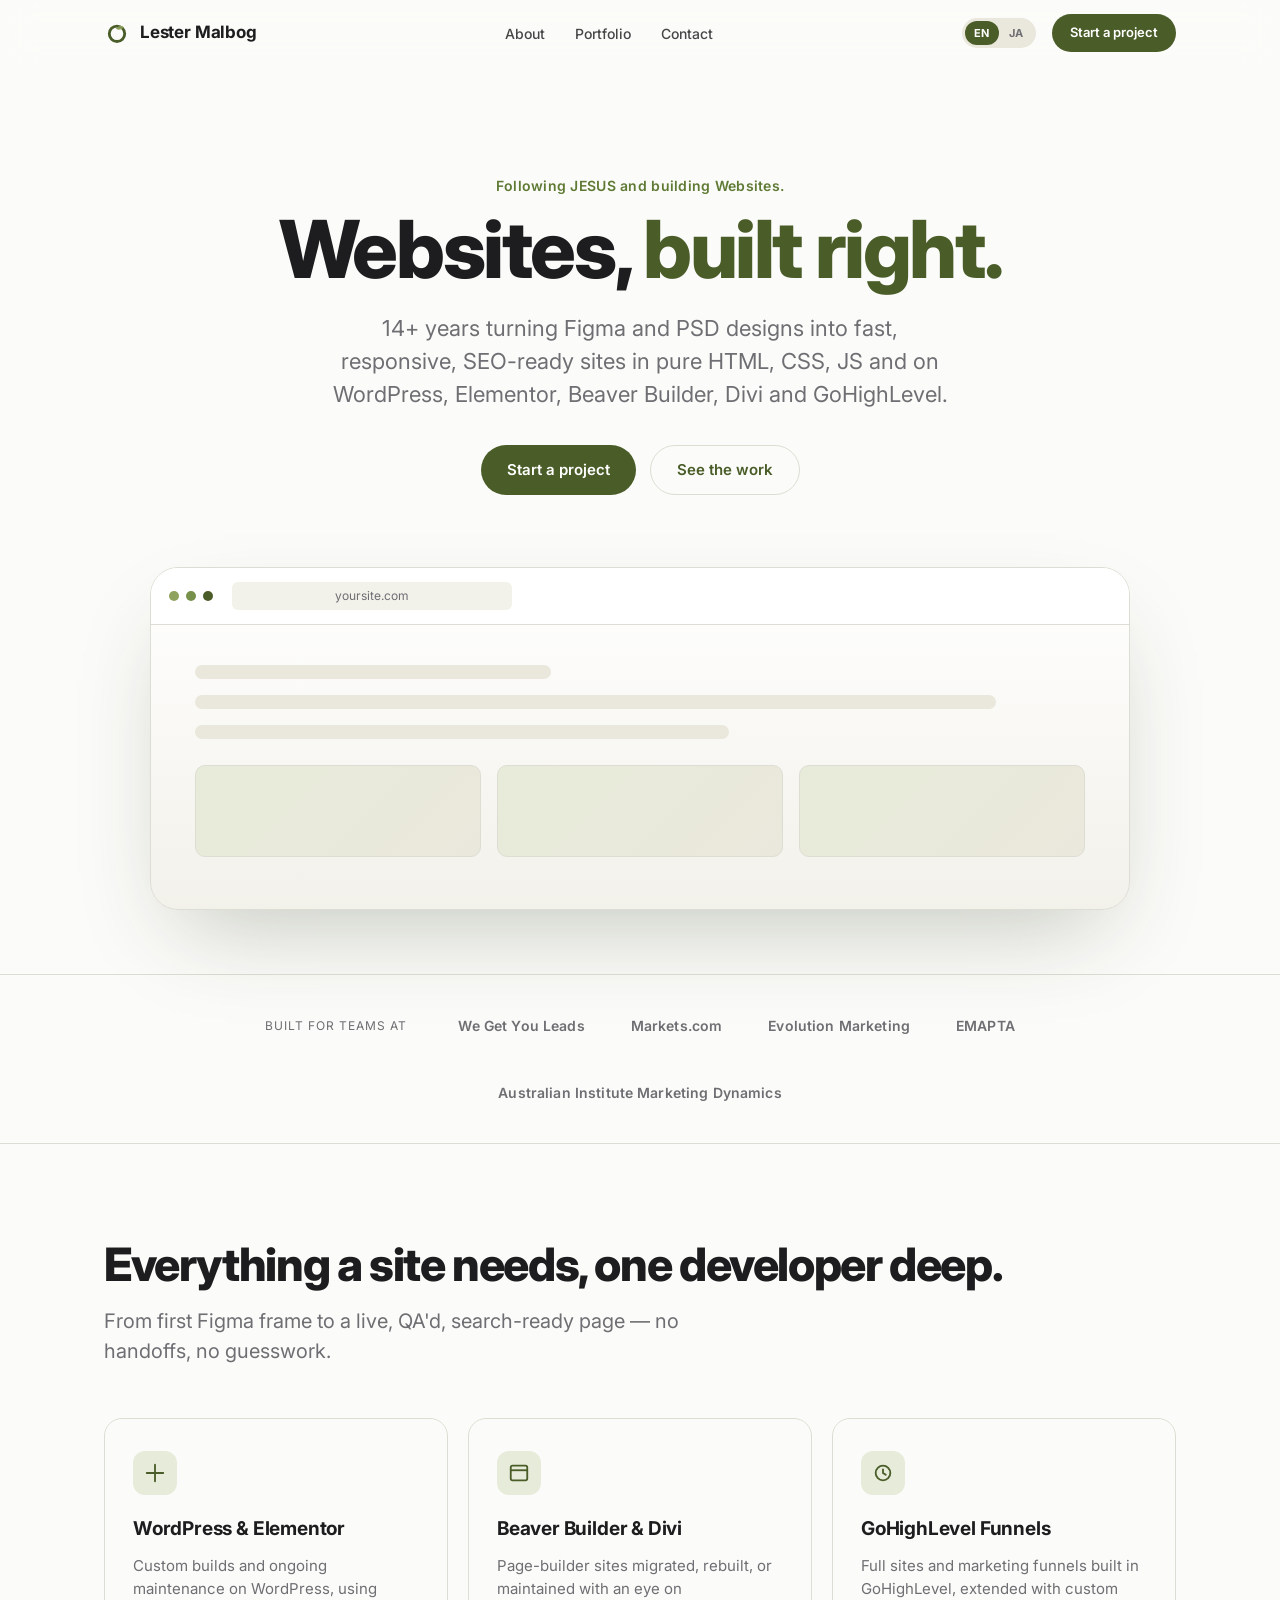
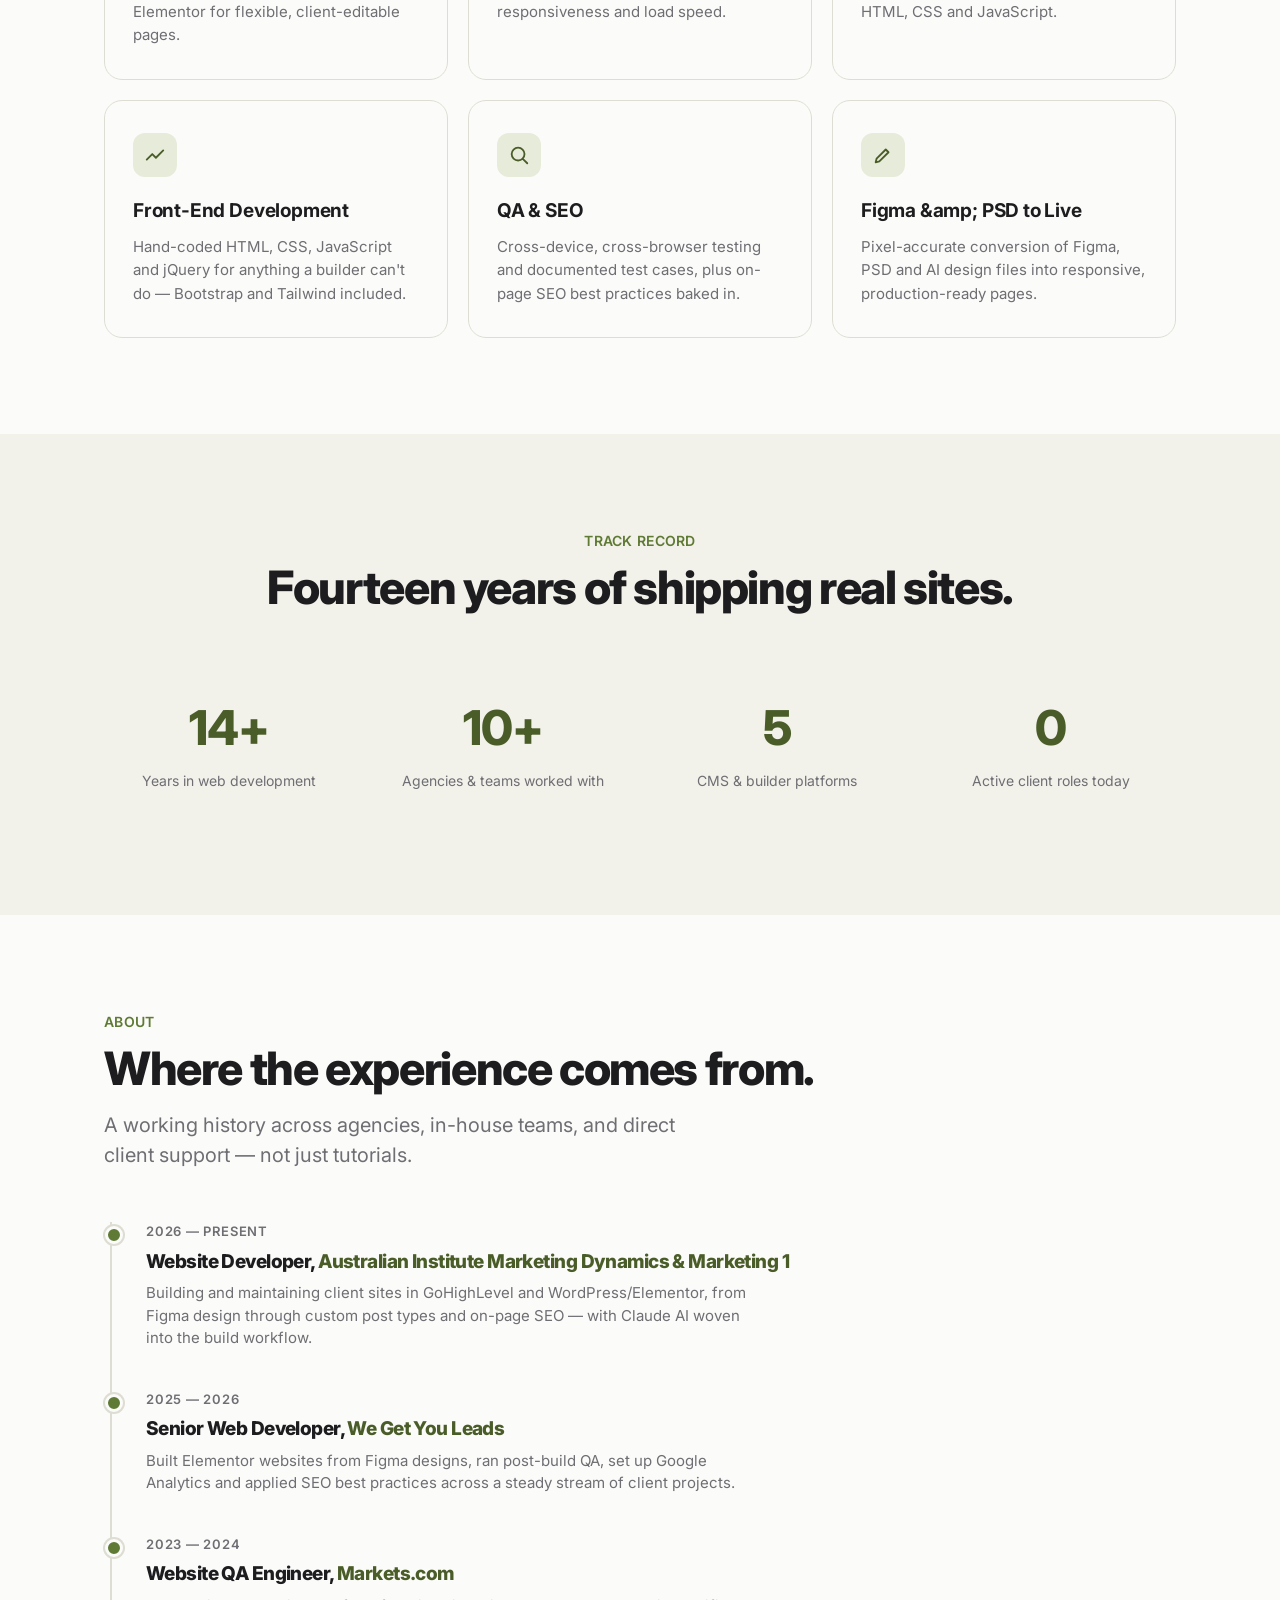
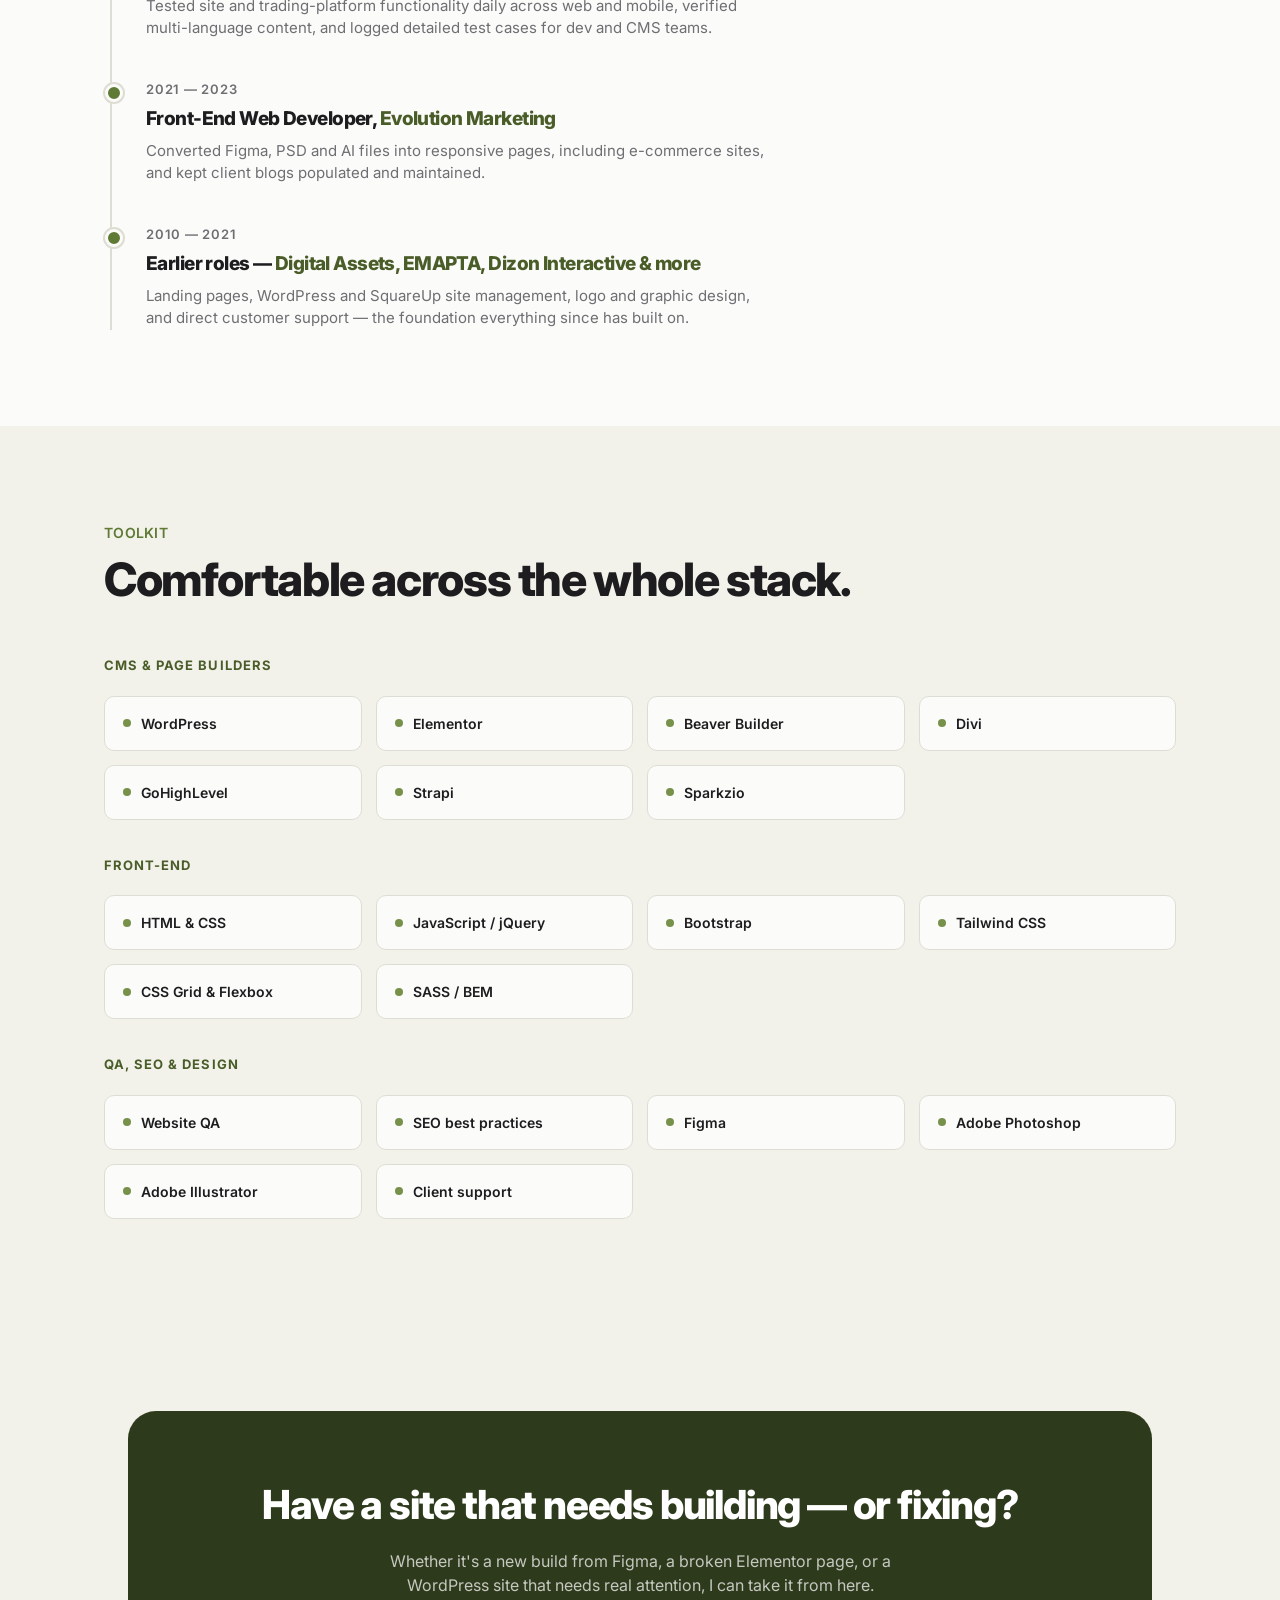
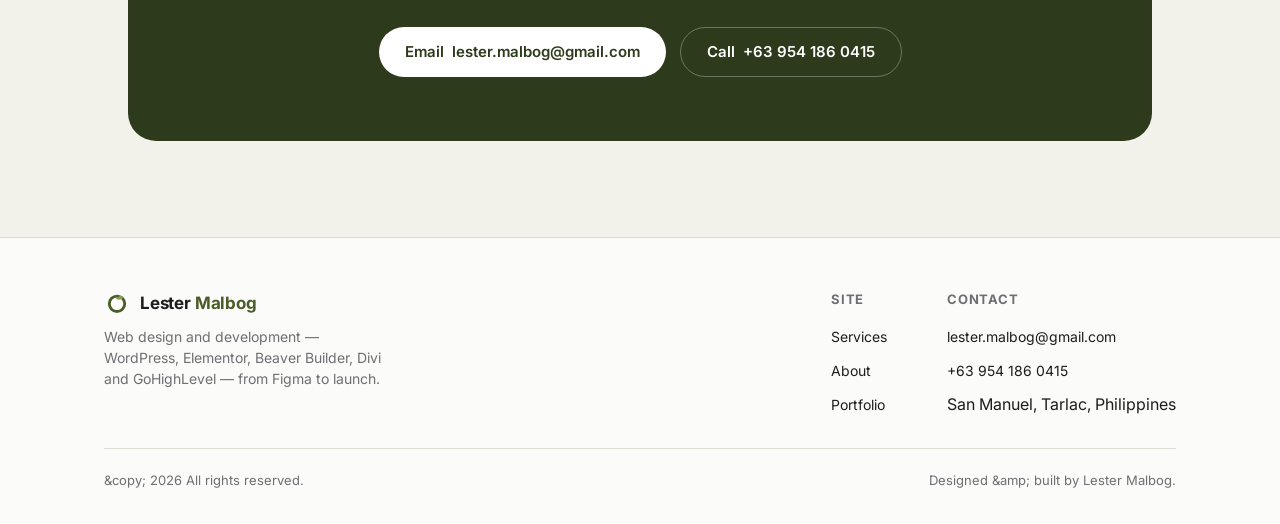
==== commit 31028994: "Update index.html" ====
--- a/index.html
+++ b/index.html
@@ -17,7 +17,7 @@
       <span class="brand-word">Lester Malbog</span>
     </a>
     <ul class="nav-links">
-      <li><a href="index.html#services" data-i18n="nav.services">Services</a></li>
+      <!-- <li><a href="index.html#services" data-i18n="nav.services">Services</a></li> -->
       <li><a href="index.html#about" data-i18n="nav.about">About</a></li>
       <li><a href="portfolio.html" data-i18n="nav.portfolio">Portfolio</a></li>
       <li><a href="index.html#contact" data-i18n="nav.contact">Contact</a></li>
@@ -85,7 +85,7 @@
 <section class="section" id="services">
   <div class="wrap">
     <div class="section-head reveal">
-      <p class="eyebrow" data-i18n="services.eyebrow">SERVICES</p>
+      <!-- <p class="eyebrow" data-i18n="services.eyebrow">SERVICES</p> -->
       <h2 class="section-title" data-i18n="services.title">Everything a site needs, one developer deep.</h2>
       <p class="section-lede" data-i18n="services.lede">From first Figma frame to a live, QA'd, search-ready page — no handoffs, no guesswork.</p>
     </div>
